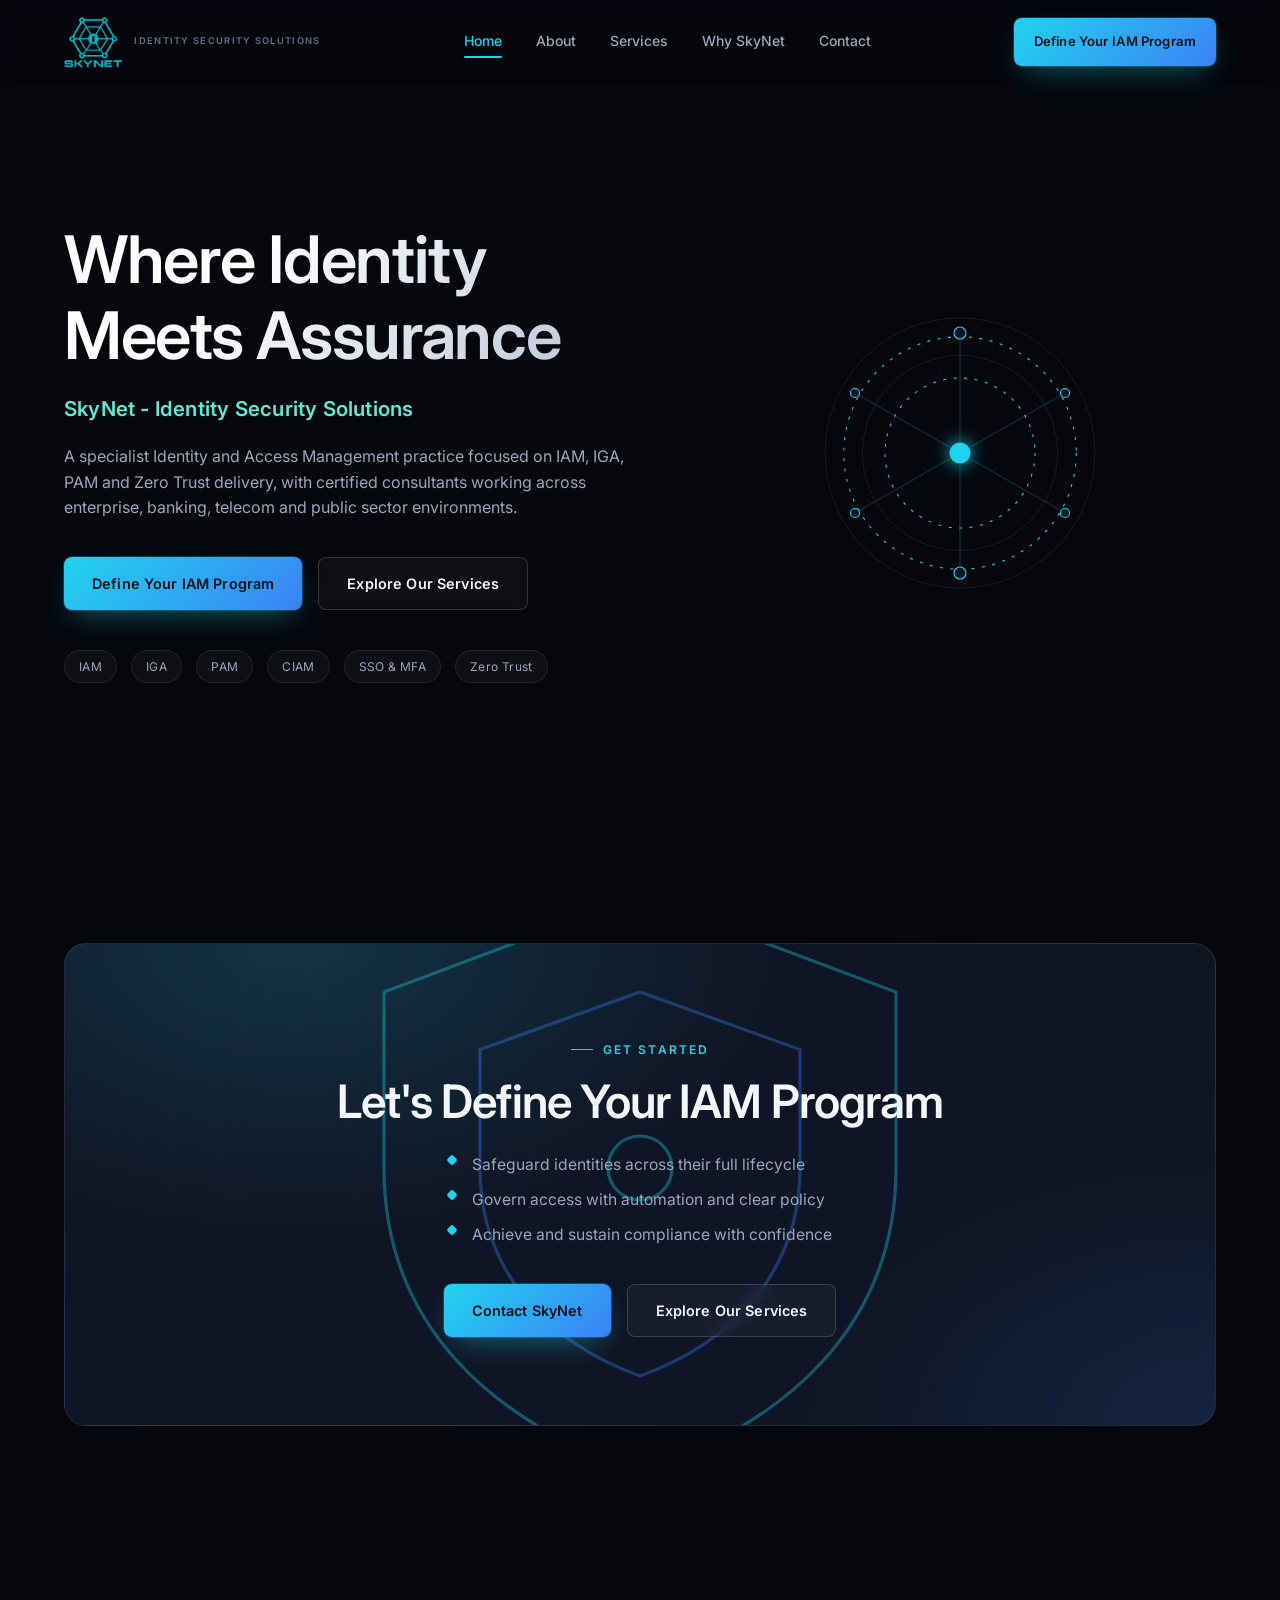
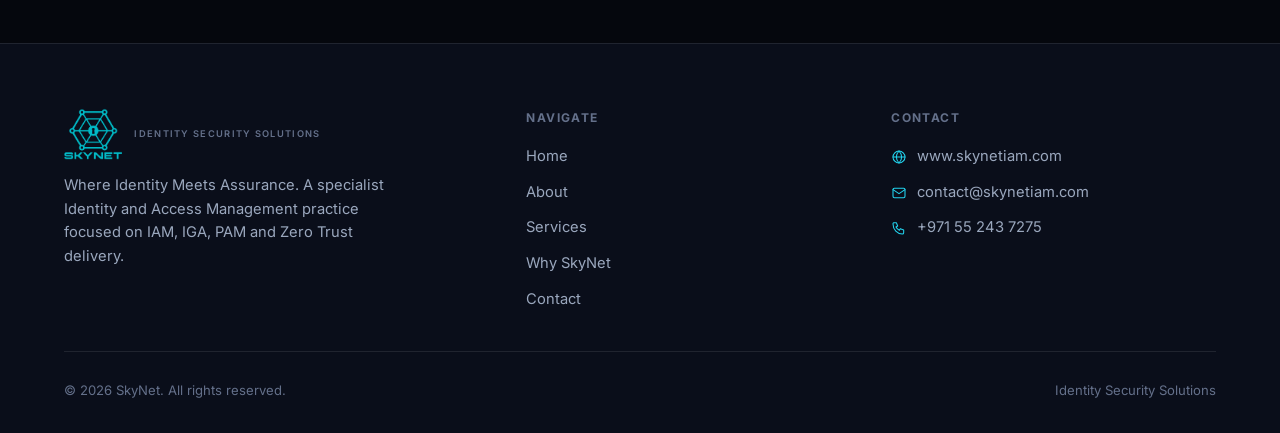
==== index.html @ 5906f2b4 "Add files via upload" ====
<!doctype html>
<html lang="en">
<head>
<meta charset="UTF-8">
<meta name="viewport" content="width=device-width, initial-scale=1, viewport-fit=cover">
<title>SkyNet - Identity Security Solutions | IAM, IGA, PAM and Zero Trust</title>
<meta name="description" content="SkyNet delivers Identity and Access Management, Identity Governance, Privileged Access, Customer Identity, SSO, Adaptive MFA and Cloud Identity solutions with a focus on security, governance and compliance.">
<meta name="keywords" content="IAM, Identity Security, Identity and Access Management, IGA, PAM, CIAM, Zero Trust, SSO, MFA, Cloud Identity, Identity Governance, Cybersecurity">
<meta name="author" content="SkyNet">
<meta name="theme-color" content="#05070d">
<link rel="canonical" href="https://www.skynetiam.com/">

<!-- Open Graph -->
<meta property="og:type" content="website">
<meta property="og:title" content="SkyNet - Identity Security Solutions">
<meta property="og:description" content="Where Identity Meets Assurance">
<meta property="og:url" content="https://www.skynetiam.com/">
<meta property="og:site_name" content="SkyNet">

<!-- Twitter -->
<meta name="twitter:card" content="summary">
<meta name="twitter:title" content="SkyNet - Identity Security Solutions">
<meta name="twitter:description" content="Where Identity Meets Assurance">

<link rel="icon" type="image/png" href="logo.png">

<link rel="preconnect" href="https://fonts.googleapis.com">
<link rel="preconnect" href="https://fonts.gstatic.com" crossorigin>
<link href="https://fonts.googleapis.com/css2?family=Inter:wght@400;500;600;700;800&display=swap" rel="stylesheet">

<link rel="stylesheet" href="styles.css">

<script type="application/ld+json">
{
  "@context": "https://schema.org",
  "@type": "Organization",
  "name": "SkyNet",
  "url": "https://www.skynetiam.com/",
  "email": "contact@skynetiam.com",
  "telephone": "+971552437275",
  "slogan": "Where Identity Meets Assurance"
}
</script>
</head>
<body>
<a class="skip-link" href="#main">Skip to main content</a>

<header class="navbar">
  <div class="container">
    <a class="brand" href="index.html" aria-label="SkyNet home">
      <img src="logo.png" alt="" class="brand-logo">
      <span class="brand-sub">Identity Security Solutions</span>
    </a>

    <nav class="nav-links" aria-label="Primary">
      <a href="index.html">Home</a>
      <a href="about.html">About</a>
      <a href="services.html">Services</a>
      <a href="why-skynet.html">Why SkyNet</a>
      <a href="contact.html">Contact</a>
    </nav>

    <div class="nav-cta">
      <a href="contact.html" class="btn btn-primary">Define Your IAM Program</a>
    </div>

    <button class="nav-toggle" aria-label="Toggle navigation menu" aria-expanded="false" aria-controls="mobile-panel">
      <span></span><span></span><span></span>
    </button>
  </div>
</header>

<div class="mobile-panel" id="mobile-panel">
  <a href="index.html">Home</a>
  <a href="about.html">About</a>
  <a href="services.html">Services</a>
  <a href="why-skynet.html">Why SkyNet</a>
  <a href="contact.html">Contact</a>
  <a href="contact.html" class="btn btn-primary btn-block">Define Your IAM Program</a>
</div>

<main id="main">

  <!-- HERO -->
  <section class="hero" id="home">
    <div class="container">
      <div class="hero-copy">
        <h1>Where Identity Meets Assurance</h1>
        <p class="hero-tagline">SkyNet - Identity Security Solutions</p>
        <p class="lede">A specialist Identity and Access Management practice focused on IAM, IGA, PAM and Zero Trust delivery, with certified consultants working across enterprise, banking, telecom and public sector environments.</p>
        <div class="hero-actions">
          <a href="contact.html" class="btn btn-primary hero-primary-cta">Define Your IAM Program</a>
          <a href="services.html" class="btn btn-secondary">Explore Our Services</a>
        </div>
        <div class="hero-stats-row" aria-label="Identity and access coverage areas">
          <span class="badge">IAM</span>
          <span class="badge">IGA</span>
          <span class="badge">PAM</span>
          <span class="badge">CIAM</span>
          <span class="badge">SSO &amp; MFA</span>
          <span class="badge">Zero Trust</span>
        </div>
      </div>

      <div class="hero-visual" aria-hidden="true">
        <svg class="orbit-svg" viewBox="0 0 400 400">
          <defs>
            <linearGradient id="skynet-gradient" x1="0" y1="0" x2="400" y2="400">
              <stop offset="0" stop-color="#22d3ee"/>
              <stop offset="1" stop-color="#3b82f6"/>
            </linearGradient>
          </defs>
          <circle class="orbit-ring" cx="200" cy="200" r="180"/>
          <circle class="orbit-ring" cx="200" cy="200" r="130"/>
          <circle class="orbit-ring-accent" cx="200" cy="200" r="155"/>
          <circle class="orbit-ring-accent reverse" cx="200" cy="200" r="100"/>

          <line class="orbit-link" x1="200" y1="200" x2="200" y2="40"/>
          <line class="orbit-link" x1="200" y1="200" x2="340" y2="120"/>
          <line class="orbit-link" x1="200" y1="200" x2="340" y2="280"/>
          <line class="orbit-link" x1="200" y1="200" x2="200" y2="360"/>
          <line class="orbit-link" x1="200" y1="200" x2="60" y2="280"/>
          <line class="orbit-link" x1="200" y1="200" x2="60" y2="120"/>

          <circle class="orbit-node orbit-pulse" cx="200" cy="40" r="8"/>
          <circle class="orbit-node orbit-pulse" cx="340" cy="120" r="6"/>
          <circle class="orbit-node orbit-pulse" cx="340" cy="280" r="6"/>
          <circle class="orbit-node orbit-pulse" cx="200" cy="360" r="8"/>
          <circle class="orbit-node orbit-pulse" cx="60" cy="280" r="6"/>
          <circle class="orbit-node orbit-pulse" cx="60" cy="120" r="6"/>

          <circle class="orbit-node-core" cx="200" cy="200" r="14"/>
        </svg>
      </div>
    </div>
  </section>

  <!-- FINAL CTA -->
  <section class="section cta-wrap" aria-labelledby="cta-heading">
    <div class="container">
      <div class="cta-section reveal">
        <svg class="cta-shield" viewBox="0 0 200 200" aria-hidden="true">
          <path d="M100 10 L180 40 V95 C180 145 145 175 100 190 C55 175 20 145 20 95 V40 Z" fill="none" stroke="#22d3ee" stroke-width="1"/>
          <path d="M100 40 L150 58 V95 C150 128 128 150 100 160 C72 150 50 128 50 95 V58 Z" fill="none" stroke="#3b82f6" stroke-width="1"/>
          <circle cx="100" cy="95" r="10" fill="none" stroke="#22d3ee" stroke-width="1"/>
        </svg>
        <div class="cta-content">
          <p class="eyebrow" style="justify-content:center;">Get Started</p>
          <h2 id="cta-heading">Let's Define Your IAM Program</h2>
          <ul class="cta-points">
            <li>Safeguard identities across their full lifecycle</li>
            <li>Govern access with automation and clear policy</li>
            <li>Achieve and sustain compliance with confidence</li>
          </ul>
          <div class="cta-actions">
            <a href="contact.html" class="btn btn-primary">Contact SkyNet</a>
            <a href="services.html" class="btn btn-secondary">Explore Our Services</a>
          </div>
        </div>
      </div>
    </div>
  </section>

</main>

<footer class="site-footer" id="site-footer">
  <div class="container">
    <div class="footer-grid">
      <div class="footer-brand">
        <a class="brand" href="index.html" aria-label="SkyNet home">
          <img src="logo.png" alt="" class="brand-logo">
          <span class="brand-sub">Identity Security Solutions</span>
        </a>
        <p>Where Identity Meets Assurance. A specialist Identity and Access Management practice focused on IAM, IGA, PAM and Zero Trust delivery.</p>
      </div>

      <div>
        <p class="footer-heading">Navigate</p>
        <nav class="footer-nav" aria-label="Footer">
          <a href="index.html">Home</a>
          <a href="about.html">About</a>
          <a href="services.html">Services</a>
          <a href="why-skynet.html">Why SkyNet</a>
          <a href="contact.html">Contact</a>
        </nav>
      </div>

      <div>
        <p class="footer-heading">Contact</p>
        <div class="footer-contact">
          <a href="https://www.skynetiam.com" target="_blank" rel="noopener noreferrer">
            <svg viewBox="0 0 24 24" fill="none" stroke-width="1.6" stroke-linecap="round"><circle cx="12" cy="12" r="9"/><path d="M3 12h18M12 3c2.5 2.7 4 6 4 9s-1.5 6.3-4 9c-2.5-2.7-4-6-4-9s1.5-6.3 4-9z"/></svg>
            www.skynetiam.com
          </a>
          <a href="mailto:contact@skynetiam.com">
            <svg viewBox="0 0 24 24" fill="none" stroke-width="1.6" stroke-linecap="round" stroke-linejoin="round"><rect x="3" y="5" width="18" height="14" rx="2"/><path d="M3 7l9 6 9-6"/></svg>
            contact@skynetiam.com
          </a>
          <a href="tel:+971552437275">
            <svg viewBox="0 0 24 24" fill="none" stroke-width="1.6" stroke-linecap="round" stroke-linejoin="round"><path d="M4 4h4l2 5-2.5 1.5a11 11 0 0 0 5 5L14 13l5 2v4a2 2 0 0 1-2 2C9.5 21 3 14.5 3 6a2 2 0 0 1 1-2z"/></svg>
            +971 55 243 7275
          </a>
        </div>
      </div>
    </div>

    <div class="footer-bottom">
      <p>© <span data-year>2026</span> SkyNet. All rights reserved.</p>
      <p>Identity Security Solutions</p>
    </div>
  </div>
</footer>

<button class="back-to-top" aria-label="Back to top">
  <svg viewBox="0 0 24 24" fill="none" stroke-width="2" stroke-linecap="round" stroke-linejoin="round"><path d="M12 19V5M5 12l7-7 7 7"/></svg>
</button>

<script src="scripts.js"></script>
</body>
</html>
---- styles.css ----
/* ==========================================================================
   SkyNet - Identity Security Solutions
   Design System / Global Stylesheet
   ========================================================================== */

/* ---------- Design Tokens ---------- */
:root {
  /* Backgrounds */
  --bg-primary: #05070d;
  --bg-secondary: #0a0e1a;
  --bg-tertiary: #0d1220;
  --surface: rgba(255, 255, 255, 0.035);
  --surface-strong: rgba(255, 255, 255, 0.06);
  --surface-solid: #0f1524;

  /* Text */
  --text-primary: #f3f6fb;
  --text-secondary: #9aa7bd;
  --text-muted: #64708a;

  /* Accents */
  --accent: #22d3ee;
  --accent-strong: #5eead4;
  --accent-blue: #3b82f6;
  --accent-glow: rgba(34, 211, 238, 0.18);

  /* Borders */
  --border: rgba(255, 255, 255, 0.09);
  --border-strong: rgba(255, 255, 255, 0.16);
  --border-accent: rgba(34, 211, 238, 0.35);

  /* Layout */
  --container: 1200px;
  --container-narrow: 860px;
  --radius-sm: 8px;
  --radius-md: 14px;
  --radius-lg: 22px;
  --nav-height: 84px;
  --nav-height-scrolled: 66px;

  /* Motion */
  --ease: cubic-bezier(0.22, 1, 0.36, 1);
  --dur-fast: 0.2s;
  --dur-base: 0.4s;
  --dur-slow: 0.8s;

  /* Type */
  --font-base: 'Inter', -apple-system, BlinkMacSystemFont, 'Segoe UI', sans-serif;
}

/* ---------- Reset ---------- */
*,
*::before,
*::after {
  box-sizing: border-box;
  margin: 0;
  padding: 0;
}

html {
  scroll-behavior: auto;
  -webkit-text-size-adjust: 100%;
}

body {
  font-family: var(--font-base);
  background: var(--bg-primary);
  color: var(--text-primary);
  line-height: 1.6;
  font-size: 16px;
  overflow-x: hidden;
  -webkit-font-smoothing: antialiased;
  -moz-osx-font-smoothing: grayscale;
}

img,
svg {
  max-width: 100%;
  display: block;
}

a {
  color: inherit;
  text-decoration: none;
}

ul {
  list-style: none;
}

button {
  font-family: inherit;
  cursor: pointer;
  border: none;
  background: none;
  color: inherit;
}

input,
textarea {
  font-family: inherit;
}

h1, h2, h3, h4 {
  font-weight: 600;
  line-height: 1.15;
  letter-spacing: -0.02em;
}

:focus-visible {
  outline: 2px solid var(--accent);
  outline-offset: 3px;
  border-radius: 4px;
}

/* Background texture: fine grid + soft radial glow */
body::before {
  content: "";
  position: fixed;
  inset: 0;
  z-index: -2;
  background-image:
    linear-gradient(to right, rgba(255, 255, 255, 0.025) 1px, transparent 1px),
    linear-gradient(to bottom, rgba(255, 255, 255, 0.025) 1px, transparent 1px);
  background-size: 56px 56px;
  mask-image: radial-gradient(ellipse 100% 60% at 50% 0%, black 0%, transparent 75%);
  -webkit-mask-image: radial-gradient(ellipse 100% 60% at 50% 0%, black 0%, transparent 75%);
}

body::after {
  content: "";
  position: fixed;
  inset: 0;
  z-index: -3;
  background: var(--bg-primary);
}

/* ---------- Layout Helpers ---------- */
.container {
  width: 100%;
  max-width: var(--container);
  margin-inline: auto;
  padding-inline: 24px;
}

.section {
  position: relative;
  padding-block: clamp(64px, 9vw, 128px);
}

.section-tight {
  padding-block: clamp(48px, 6vw, 84px);
}

.section-alt {
  background: linear-gradient(180deg, transparent, rgba(255, 255, 255, 0.015) 20%, rgba(255, 255, 255, 0.015) 80%, transparent);
}

.section-header {
  max-width: var(--container-narrow);
  margin-bottom: clamp(36px, 5vw, 64px);
}

.section-header.center {
  margin-inline: auto;
  text-align: center;
}

.eyebrow {
  display: inline-flex;
  align-items: center;
  gap: 10px;
  font-size: 0.75rem;
  font-weight: 600;
  letter-spacing: 0.18em;
  text-transform: uppercase;
  color: var(--accent);
  margin-bottom: 16px;
}

.eyebrow::before {
  content: "";
  width: 22px;
  height: 1px;
  background: var(--accent);
}

.section-title {
  font-size: clamp(1.9rem, 3.4vw, 2.75rem);
  color: var(--text-primary);
  margin-bottom: 18px;
}

.section-sub {
  color: var(--text-secondary);
  font-size: clamp(1rem, 1.3vw, 1.125rem);
  max-width: 640px;
}

.section-header.center .section-sub {
  margin-inline: auto;
}

/* ---------- Buttons ---------- */
.btn {
  display: inline-flex;
  align-items: center;
  justify-content: center;
  gap: 10px;
  padding: 14px 28px;
  border-radius: var(--radius-sm);
  font-size: 0.9rem;
  font-weight: 600;
  letter-spacing: 0.01em;
  transition: transform var(--dur-fast) var(--ease), box-shadow var(--dur-fast) var(--ease), background var(--dur-fast) var(--ease), border-color var(--dur-fast) var(--ease);
  white-space: nowrap;
  min-height: 48px;
}

.btn-primary {
  background: linear-gradient(135deg, var(--accent), var(--accent-blue));
  color: #04141a;
  box-shadow: 0 0 0 1px rgba(34, 211, 238, 0.25), 0 12px 30px -10px rgba(34, 211, 238, 0.45);
}

.btn-primary:hover {
  transform: translateY(-2px);
  box-shadow: 0 0 0 1px rgba(34, 211, 238, 0.4), 0 18px 40px -12px rgba(34, 211, 238, 0.6);
}

.btn-secondary {
  background: var(--surface);
  color: var(--text-primary);
  border: 1px solid var(--border-strong);
  backdrop-filter: blur(6px);
}

.btn-secondary:hover {
  border-color: var(--border-accent);
  background: var(--surface-strong);
  transform: translateY(-2px);
}

.btn-block {
  width: 100%;
}

.hero-actions,
.cta-actions {
  display: flex;
  flex-wrap: wrap;
  gap: 16px;
}

/* ---------- Badges ---------- */
.badge {
  display: inline-flex;
  align-items: center;
  gap: 8px;
  padding: 6px 14px;
  border-radius: 999px;
  border: 1px solid var(--border);
  background: var(--surface);
  font-size: 0.75rem;
  color: var(--text-secondary);
  letter-spacing: 0.03em;
}

/* ---------- Grid ---------- */
.grid {
  display: grid;
  gap: 24px;
}

.grid-2 { grid-template-columns: repeat(2, 1fr); }
.grid-3 { grid-template-columns: repeat(3, 1fr); }
.grid-4 { grid-template-columns: repeat(4, 1fr); }
.grid-6 { grid-template-columns: repeat(6, 1fr); }

/* ---------- Card ---------- */
.card {
  position: relative;
  background: var(--surface);
  border: 1px solid var(--border);
  border-radius: var(--radius-md);
  padding: 32px;
  backdrop-filter: blur(8px);
  transition: transform var(--dur-base) var(--ease), border-color var(--dur-base) var(--ease), background var(--dur-base) var(--ease), box-shadow var(--dur-base) var(--ease);
}

.card:hover {
  transform: translateY(-4px);
  border-color: var(--border-accent);
  background: var(--surface-strong);
  box-shadow: 0 20px 50px -24px rgba(34, 211, 238, 0.35);
}

.card-list {
  margin-top: 18px;
  display: flex;
  flex-direction: column;
  gap: 10px;
}

.card-list li {
  position: relative;
  padding-left: 22px;
  color: var(--text-secondary);
  font-size: 0.94rem;
}

.card-list li::before {
  content: "";
  position: absolute;
  left: 0;
  top: 0.55em;
  width: 8px;
  height: 8px;
  border-radius: 2px;
  background: var(--accent);
  transform: rotate(45deg);
  opacity: 0.85;
}

/* ---------- Reveal Animation ---------- */
.reveal {
  opacity: 0;
  transform: translateY(28px);
  transition: opacity 0.7s var(--ease), transform 0.7s var(--ease);
}

.reveal.is-visible {
  opacity: 1;
  transform: translateY(0);
}

.reveal-delay-1 { transition-delay: 0.08s; }
.reveal-delay-2 { transition-delay: 0.16s; }
.reveal-delay-3 { transition-delay: 0.24s; }
.reveal-delay-4 { transition-delay: 0.32s; }
.reveal-delay-5 { transition-delay: 0.4s; }

/* ==========================================================================
   Navigation
   ========================================================================== */
.navbar {
  position: fixed;
  top: 0;
  left: 0;
  right: 0;
  z-index: 1000;
  height: var(--nav-height);
  display: flex;
  align-items: center;
  background: rgba(5, 7, 13, 0.35);
  border-bottom: 1px solid transparent;
  backdrop-filter: blur(10px);
  transition: height var(--dur-base) var(--ease), background var(--dur-base) var(--ease), border-color var(--dur-base) var(--ease);
}

.navbar.is-scrolled {
  height: var(--nav-height-scrolled);
  background: rgba(5, 7, 13, 0.82);
  border-bottom-color: var(--border);
  box-shadow: 0 12px 30px -18px rgba(0, 0, 0, 0.7);
}

.navbar .container {
  display: flex;
  align-items: center;
  justify-content: space-between;
  gap: 24px;
}

.brand {
  display: flex;
  align-items: center;
  gap: 12px;
}

.brand-logo {
  height: 52px;
  width: auto;
  display: block;
  transition: height var(--dur-base) var(--ease);
}

.navbar.is-scrolled .brand-logo {
  height: 40px;
}

.brand-sub {
  font-size: 0.58rem;
  font-weight: 600;
  letter-spacing: 0.14em;
  color: var(--text-muted);
  text-transform: uppercase;
}

.nav-links {
  display: flex;
  align-items: center;
  gap: 6px;
}

.nav-links a {
  position: relative;
  padding: 10px 14px;
  font-size: 0.875rem;
  font-weight: 500;
  color: var(--text-secondary);
  border-radius: var(--radius-sm);
  transition: color var(--dur-fast) var(--ease), background var(--dur-fast) var(--ease);
}

.nav-links a:hover {
  color: var(--text-primary);
  background: var(--surface);
}

.nav-links a[aria-current="page"],
.nav-links a.is-active {
  color: var(--accent);
}

.nav-links a[aria-current="page"]::after,
.nav-links a.is-active::after {
  content: "";
  position: absolute;
  left: 14px;
  right: 14px;
  bottom: 5px;
  height: 2px;
  background: var(--accent);
  border-radius: 2px;
}

.nav-cta {
  display: flex;
  align-items: center;
  gap: 14px;
}

.nav-cta .btn {
  padding: 11px 20px;
  font-size: 0.82rem;
}

.nav-toggle {
  display: none;
  flex-direction: column;
  justify-content: center;
  align-items: center;
  gap: 5px;
  width: 44px;
  height: 44px;
  border-radius: var(--radius-sm);
  border: 1px solid var(--border);
  background: var(--surface);
}

.nav-toggle span {
  display: block;
  width: 20px;
  height: 2px;
  background: var(--text-primary);
  border-radius: 2px;
  transition: transform var(--dur-fast) var(--ease), opacity var(--dur-fast) var(--ease);
}

.nav-toggle[aria-expanded="true"] span:nth-child(1) {
  transform: translateY(7px) rotate(45deg);
}

.nav-toggle[aria-expanded="true"] span:nth-child(2) {
  opacity: 0;
}

.nav-toggle[aria-expanded="true"] span:nth-child(3) {
  transform: translateY(-7px) rotate(-45deg);
}

.mobile-panel {
  position: fixed;
  inset: var(--nav-height) 0 0 0;
  background: rgba(5, 7, 13, 0.98);
  backdrop-filter: blur(14px);
  z-index: 999;
  display: flex;
  flex-direction: column;
  padding: 28px 24px;
  gap: 8px;
  transform: translateY(-12px);
  opacity: 0;
  pointer-events: none;
  transition: opacity var(--dur-base) var(--ease), transform var(--dur-base) var(--ease);
  overflow-y: auto;
}

.mobile-panel.is-open {
  opacity: 1;
  transform: translateY(0);
  pointer-events: auto;
}

.mobile-panel a {
  font-size: 1.1rem;
  font-weight: 500;
  padding: 14px 6px;
  border-bottom: 1px solid var(--border);
  color: var(--text-secondary);
}

.mobile-panel a.is-active {
  color: var(--accent);
}

.mobile-panel .btn {
  margin-top: 18px;
}

/* ==========================================================================
   Hero
   ========================================================================== */
.hero {
  position: relative;
  padding-top: calc(var(--nav-height) + clamp(48px, 8vw, 96px));
  padding-bottom: clamp(64px, 8vw, 112px);
  min-height: 92vh;
  display: flex;
  align-items: center;
  overflow: hidden;
}

.hero .container {
  display: grid;
  grid-template-columns: 1.05fr 0.95fr;
  gap: clamp(32px, 6vw, 72px);
  align-items: center;
}

.hero-copy h1 {
  font-size: clamp(2.4rem, 5.2vw, 4.1rem);
  margin-bottom: 20px;
  background: linear-gradient(135deg, #ffffff 30%, #b7c3d6 100%);
  -webkit-background-clip: text;
  background-clip: text;
  color: transparent;
}

.hero-tagline {
  font-size: clamp(1.05rem, 1.6vw, 1.35rem);
  color: var(--accent-strong);
  font-weight: 600;
  margin-bottom: 18px;
  letter-spacing: 0.01em;
}

.hero-copy p.lede {
  color: var(--text-secondary);
  font-size: clamp(1rem, 1.2vw, 1.125rem);
  max-width: 560px;
  margin-bottom: 36px;
}

.hero-visual {
  position: relative;
  aspect-ratio: 1 / 1;
  max-width: 520px;
  margin-inline: auto;
}

.orbit-svg {
  width: 100%;
  height: 100%;
}

.orbit-ring {
  fill: none;
  stroke: rgba(148, 163, 184, 0.18);
  stroke-width: 1;
}

.orbit-ring-accent {
  fill: none;
  stroke: url(#skynet-gradient);
  stroke-width: 1.4;
  stroke-dasharray: 4 10;
  animation: spin 40s linear infinite;
  transform-origin: center;
}

.orbit-ring-accent.reverse {
  animation-direction: reverse;
  animation-duration: 60s;
}

.orbit-node {
  fill: var(--bg-tertiary);
  stroke: var(--accent);
  stroke-width: 1.5;
}

.orbit-node-core {
  fill: var(--accent);
  filter: drop-shadow(0 0 12px var(--accent));
}

.orbit-link {
  stroke: rgba(34, 211, 238, 0.35);
  stroke-width: 1;
}

.orbit-pulse {
  animation: pulse-node 3.2s var(--ease) infinite;
  transform-origin: center;
}

@keyframes spin {
  from { transform: rotate(0deg); }
  to { transform: rotate(360deg); }
}

@keyframes pulse-node {
  0%, 100% { opacity: 0.55; transform: scale(1); }
  50% { opacity: 1; transform: scale(1.25); }
}

.hero-stats-row {
  display: flex;
  flex-wrap: wrap;
  gap: 14px;
  margin-top: 40px;
}

/* ==========================================================================
   About
   ========================================================================== */
.split-layout {
  display: grid;
  grid-template-columns: 1fr 1fr;
  gap: 28px;
}

.belief-card,
.who-card {
  height: 100%;
}

.card-icon {
  width: 46px;
  height: 46px;
  border-radius: var(--radius-sm);
  background: linear-gradient(135deg, var(--accent-glow), transparent);
  border: 1px solid var(--border-accent);
  display: flex;
  align-items: center;
  justify-content: center;
  margin-bottom: 20px;
}

.card-icon svg {
  width: 22px;
  height: 22px;
  stroke: var(--accent);
}

.card-title {
  font-size: 1.3rem;
  margin-bottom: 6px;
}

.card-kicker {
  font-size: 0.72rem;
  font-weight: 700;
  letter-spacing: 0.14em;
  text-transform: uppercase;
  color: var(--text-muted);
  margin-bottom: 10px;
}

/* Vision & Mission */
.vm-grid {
  display: grid;
  grid-template-columns: 1fr 1fr;
  gap: 28px;
}

.vm-card {
  padding: 40px;
  border-radius: var(--radius-lg);
}

.vm-card.vision {
  background: linear-gradient(160deg, rgba(34, 211, 238, 0.08), transparent 60%), var(--surface);
  border: 1px solid var(--border-accent);
}

.vm-card.mission {
  background: linear-gradient(160deg, rgba(59, 130, 246, 0.1), transparent 60%), var(--surface);
  border: 1px solid rgba(59, 130, 246, 0.35);
}

/* ==========================================================================
   Services
   ========================================================================== */
.service-card {
  display: flex;
  flex-direction: column;
  gap: 18px;
  overflow: hidden;
}

.service-top {
  display: flex;
  align-items: flex-start;
  justify-content: space-between;
}

.service-number {
  font-size: 0.78rem;
  font-weight: 700;
  color: var(--text-muted);
  letter-spacing: 0.08em;
}

.service-icon {
  width: 50px;
  height: 50px;
  border-radius: var(--radius-sm);
  background: var(--surface-solid);
  border: 1px solid var(--border);
  display: flex;
  align-items: center;
  justify-content: center;
  transition: border-color var(--dur-base) var(--ease), background var(--dur-base) var(--ease), transform var(--dur-base) var(--ease);
}

.service-icon svg {
  width: 24px;
  height: 24px;
  stroke: var(--accent);
}

.service-card:hover .service-icon {
  border-color: var(--border-accent);
  background: var(--accent-glow);
  transform: scale(1.06);
}

.service-card h3 {
  font-size: 1.2rem;
  line-height: 1.3;
}

.service-tag {
  color: var(--text-muted);
  font-size: 0.88rem;
}

.service-footer {
  margin-top: auto;
  display: flex;
  align-items: center;
  justify-content: space-between;
  padding-top: 16px;
  border-top: 1px solid var(--border);
}

.service-footer span {
  font-size: 0.8rem;
  font-weight: 600;
  color: var(--accent);
  letter-spacing: 0.02em;
}

.service-arrow {
  width: 30px;
  height: 30px;
  border-radius: 50%;
  border: 1px solid var(--border-accent);
  display: flex;
  align-items: center;
  justify-content: center;
  transition: transform var(--dur-base) var(--ease), background var(--dur-base) var(--ease);
}

.service-arrow svg {
  width: 14px;
  height: 14px;
  stroke: var(--accent);
}

.service-card:hover .service-arrow {
  transform: translateX(4px);
  background: var(--accent-glow);
}

.service-accent-line {
  position: absolute;
  top: 0;
  left: 0;
  right: 0;
  height: 2px;
  background: linear-gradient(90deg, var(--accent), transparent);
  transform: scaleX(0);
  transform-origin: left;
  transition: transform var(--dur-base) var(--ease);
}

.service-card:hover .service-accent-line {
  transform: scaleX(1);
}

.capability-banner {
  margin-top: 48px;
  display: flex;
  align-items: center;
  gap: 20px;
  padding: 24px 30px;
  border-radius: var(--radius-md);
  border: 1px dashed var(--border-accent);
  background: linear-gradient(90deg, var(--accent-glow), transparent);
  flex-wrap: wrap;
}

.capability-banner strong {
  color: var(--text-primary);
  font-size: 1.05rem;
}

.capability-banner p {
  color: var(--text-secondary);
  font-size: 0.92rem;
}

/* ==========================================================================
   Engagement Model
   ========================================================================== */
.engagement-track {
  position: relative;
  display: grid;
  grid-template-columns: repeat(4, 1fr);
  gap: 24px;
}

.engagement-track::before {
  content: "";
  position: absolute;
  top: 46px;
  left: 6%;
  right: 6%;
  height: 1px;
  background: linear-gradient(90deg, transparent, var(--border-accent) 15%, var(--border-accent) 85%, transparent);
}

.stage-card {
  position: relative;
  background: var(--surface);
  border: 1px solid var(--border);
  border-radius: var(--radius-md);
  padding: 28px 24px;
}

.stage-index {
  width: 44px;
  height: 44px;
  border-radius: 50%;
  background: var(--bg-tertiary);
  border: 1px solid var(--border-accent);
  color: var(--accent);
  font-weight: 700;
  font-size: 0.95rem;
  display: flex;
  align-items: center;
  justify-content: center;
  margin-bottom: 20px;
  position: relative;
  z-index: 2;
  box-shadow: 0 0 0 6px var(--bg-primary);
}

.stage-card h3 {
  font-size: 1.08rem;
  margin-bottom: 14px;
}

/* ==========================================================================
   Zero Trust
   ========================================================================== */
.zt-wrap {
  position: relative;
}

.zt-grid {
  display: grid;
  grid-template-columns: repeat(4, 1fr);
  gap: 24px;
  position: relative;
  z-index: 1;
}

.zt-card {
  position: relative;
  padding: 30px 26px;
}

.zt-index {
  position: absolute;
  top: 22px;
  right: 26px;
  font-size: 2.1rem;
  font-weight: 700;
  color: rgba(255, 255, 255, 0.06);
}

/* ==========================================================================
   Compliance
   ========================================================================== */
.compliance-grid {
  display: grid;
  grid-template-columns: repeat(4, 1fr);
  gap: 24px;
}

.compliance-card {
  position: relative;
  overflow: hidden;
}

.compliance-card::after {
  content: "";
  position: absolute;
  inset: 0;
  background: linear-gradient(180deg, transparent, var(--accent-glow) 50%, transparent);
  transform: translateY(-100%);
  opacity: 0;
  pointer-events: none;
  transition: transform 1.4s var(--ease), opacity 0.4s var(--ease);
}

.compliance-card:hover::after {
  transform: translateY(100%);
  opacity: 1;
}

.compliance-icon {
  width: 44px;
  height: 44px;
  border-radius: 50%;
  border: 1px solid var(--border-accent);
  display: flex;
  align-items: center;
  justify-content: center;
  margin-bottom: 18px;
}

.compliance-icon svg {
  width: 20px;
  height: 20px;
  stroke: var(--accent);
}

/* ==========================================================================
   Why SkyNet
   ========================================================================== */
.why-grid {
  display: grid;
  grid-template-columns: repeat(2, 1fr);
  gap: 24px;
}

.why-card {
  display: flex;
  gap: 22px;
  padding: 34px;
}

.why-card .card-icon {
  flex-shrink: 0;
  margin-bottom: 0;
}

/* ==========================================================================
   Final CTA
   ========================================================================== */
.cta-section {
  position: relative;
  overflow: hidden;
  border-radius: var(--radius-lg);
  margin-inline: 24px;
  max-width: calc(var(--container) + 48px);
  margin-inline: auto;
  padding: clamp(48px, 7vw, 88px) clamp(24px, 6vw, 72px);
  background:
    radial-gradient(ellipse 70% 100% at 20% 0%, rgba(34, 211, 238, 0.16), transparent 60%),
    radial-gradient(ellipse 60% 90% at 100% 100%, rgba(59, 130, 246, 0.14), transparent 60%),
    var(--surface-solid);
  border: 1px solid var(--border);
  text-align: center;
}

.cta-shield {
  position: absolute;
  top: 50%;
  left: 50%;
  transform: translate(-50%, -50%);
  width: 640px;
  height: 640px;
  opacity: 0.35;
  pointer-events: none;
}

.cta-content {
  position: relative;
  z-index: 1;
  max-width: 720px;
  margin-inline: auto;
}

.cta-content h2 {
  font-size: clamp(1.9rem, 3.6vw, 2.9rem);
  margin-bottom: 24px;
}

.cta-points {
  display: flex;
  flex-direction: column;
  gap: 10px;
  align-items: flex-start;
  width: fit-content;
  margin-inline: auto;
  margin-bottom: 36px;
  color: var(--text-secondary);
}

.cta-points li {
  position: relative;
  padding-left: 24px;
  font-size: 0.98rem;
}

.cta-points li::before {
  content: "";
  position: absolute;
  left: 0;
  top: 0.5em;
  width: 8px;
  height: 8px;
  background: var(--accent);
  border-radius: 2px;
  transform: translateY(-50%) rotate(45deg);
}

.cta-actions {
  justify-content: center;
}

/* ==========================================================================
   Footer
   ========================================================================== */
.site-footer {
  border-top: 1px solid var(--border);
  padding-block: 64px 32px;
  background: var(--bg-secondary);
  margin-top: clamp(64px, 8vw, 112px);
}

.footer-grid {
  display: grid;
  grid-template-columns: 1.3fr 1fr 1fr;
  gap: 40px;
  padding-bottom: 40px;
  border-bottom: 1px solid var(--border);
}

.footer-brand .brand {
  margin-bottom: 14px;
}

.footer-brand p {
  color: var(--text-secondary);
  max-width: 320px;
  font-size: 0.92rem;
}

.footer-heading {
  font-size: 0.75rem;
  font-weight: 700;
  letter-spacing: 0.12em;
  text-transform: uppercase;
  color: var(--text-muted);
  margin-bottom: 18px;
}

.footer-nav {
  display: flex;
  flex-direction: column;
  gap: 12px;
}

.footer-nav a {
  color: var(--text-secondary);
  font-size: 0.92rem;
  transition: color var(--dur-fast) var(--ease);
}

.footer-nav a:hover {
  color: var(--accent);
}

.footer-contact {
  display: flex;
  flex-direction: column;
  gap: 12px;
}

.footer-contact a {
  color: var(--text-secondary);
  font-size: 0.92rem;
  display: flex;
  align-items: center;
  gap: 10px;
  transition: color var(--dur-fast) var(--ease);
}

.footer-contact a:hover {
  color: var(--accent);
}

.footer-contact svg {
  width: 16px;
  height: 16px;
  stroke: var(--accent);
  flex-shrink: 0;
}

.footer-bottom {
  display: flex;
  align-items: center;
  justify-content: space-between;
  flex-wrap: wrap;
  gap: 14px;
  padding-top: 28px;
  font-size: 0.82rem;
  color: var(--text-muted);
}

/* ---------- Back to top ---------- */
.back-to-top {
  position: fixed;
  right: 24px;
  bottom: 24px;
  width: 48px;
  height: 48px;
  border-radius: 50%;
  background: var(--surface-solid);
  border: 1px solid var(--border-accent);
  display: flex;
  align-items: center;
  justify-content: center;
  z-index: 900;
  opacity: 0;
  visibility: hidden;
  transform: translateY(12px);
  transition: opacity var(--dur-base) var(--ease), transform var(--dur-base) var(--ease), visibility var(--dur-base);
  box-shadow: 0 12px 30px -14px rgba(0, 0, 0, 0.7);
}

.back-to-top.is-visible {
  opacity: 1;
  visibility: visible;
  transform: translateY(0);
}

.back-to-top svg {
  width: 18px;
  height: 18px;
  stroke: var(--accent);
}

/* ---------- Contact page ---------- */
.contact-card {
  max-width: 560px;
  margin-inline: auto;
  padding: clamp(36px, 5vw, 56px);
  text-align: center;
}

.contact-card .brand {
  flex-direction: column;
  justify-content: center;
  gap: 16px;
  margin-bottom: 22px;
}

.contact-card .brand-logo {
  height: 96px;
  margin-inline: auto;
}

.contact-card .footer-contact {
  margin-top: 28px;
  gap: 16px;
}

.contact-card .footer-contact a {
  justify-content: center;
  font-size: 1.05rem;
  padding: 14px 18px;
  border: 1px solid var(--border);
  border-radius: var(--radius-sm);
  background: var(--surface);
  transition: border-color var(--dur-fast) var(--ease), background var(--dur-fast) var(--ease), transform var(--dur-fast) var(--ease);
}

.contact-card .footer-contact a:hover {
  border-color: var(--border-accent);
  background: var(--surface-strong);
  transform: translateY(-2px);
  color: var(--accent);
}

/* ---------- Page hero (sub pages) ---------- */
.page-hero {
  padding-top: calc(var(--nav-height) + 56px);
  padding-bottom: 48px;
}

.page-hero .eyebrow {
  margin-bottom: 16px;
}

.page-hero h1 {
  font-size: clamp(2rem, 4vw, 3rem);
  max-width: 760px;
}

.page-hero p {
  color: var(--text-secondary);
  max-width: 620px;
  margin-top: 16px;
  font-size: 1.05rem;
}

.skip-link {
  position: absolute;
  left: -9999px;
  top: 0;
  z-index: 2000;
  background: var(--accent);
  color: #04141a;
  padding: 12px 18px;
  border-radius: var(--radius-sm);
  font-weight: 600;
}

.skip-link:focus {
  left: 16px;
  top: 16px;
}

/* ==========================================================================
   Responsive
   ========================================================================== */
@media (max-width: 1080px) {
  .grid-4 { grid-template-columns: repeat(2, 1fr); }
  .engagement-track { grid-template-columns: repeat(2, 1fr); }
  .engagement-track::before { display: none; }
  .zt-grid { grid-template-columns: repeat(2, 1fr); }
  .compliance-grid { grid-template-columns: repeat(2, 1fr); }
  .hero .container {
    grid-template-columns: 1fr;
  }
  .hero-visual {
    order: -1;
    max-width: 360px;
  }
  .hero-copy p.lede {
    max-width: 100%;
  }
}

@media (max-width: 900px) {
  .nav-links,
  .nav-cta,
  .hero-primary-cta {
    display: none;
  }

  .nav-toggle {
    display: flex;
  }

  .split-layout,
  .vm-grid,
  .why-grid {
    grid-template-columns: 1fr;
  }

  .footer-grid {
    grid-template-columns: 1fr;
    gap: 32px;
  }
}

@media (max-width: 640px) {
  :root {
    --nav-height: 72px;
    --nav-height-scrolled: 60px;
  }

  .brand-logo {
    height: 40px;
  }

  .navbar.is-scrolled .brand-logo {
    height: 34px;
  }

  .container {
    padding-inline: 18px;
  }

  .grid-3,
  .grid-4 {
    grid-template-columns: 1fr;
  }

  .engagement-track {
    grid-template-columns: 1fr;
    gap: 20px;
  }

  .engagement-track::before {
    display: none;
  }

  .zt-grid,
  .compliance-grid {
    grid-template-columns: 1fr;
  }

  .hero {
    min-height: unset;
    text-align: left;
  }

  .hero-actions,
  .cta-actions {
    flex-direction: column;
    align-items: stretch;
  }

  .hero-actions .btn,
  .cta-actions .btn {
    width: 100%;
  }

  .cta-points {
    align-items: flex-start;
    text-align: left;
  }

  .why-card {
    flex-direction: column;
  }

  .footer-bottom {
    flex-direction: column;
    align-items: flex-start;
  }

  .back-to-top {
    right: 16px;
    bottom: 16px;
    width: 44px;
    height: 44px;
  }
}

/* ---------- Reduced Motion ---------- */
@media (prefers-reduced-motion: reduce) {
  *,
  *::before,
  *::after {
    animation-duration: 0.001ms !important;
    animation-iteration-count: 1 !important;
    transition-duration: 0.001ms !important;
    scroll-behavior: auto !important;
  }

  .reveal {
    opacity: 1;
    transform: none;
  }
}
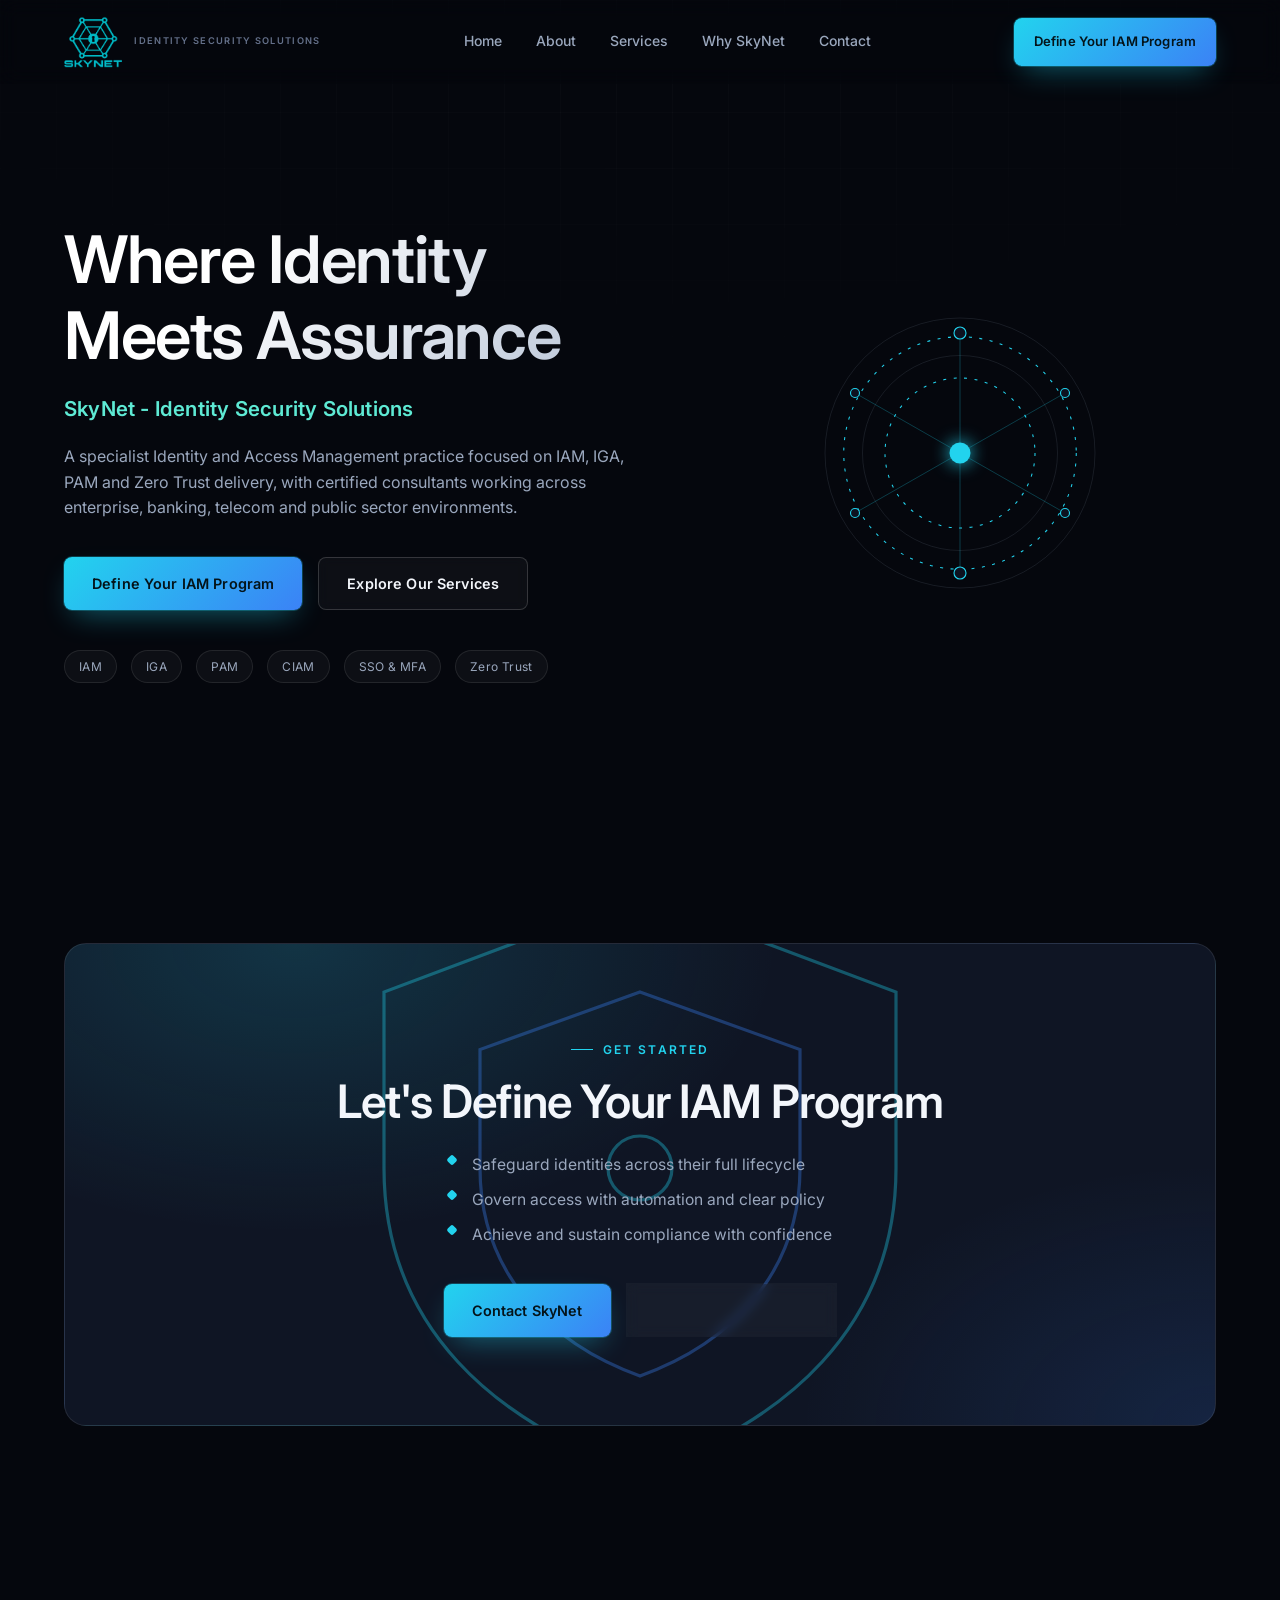
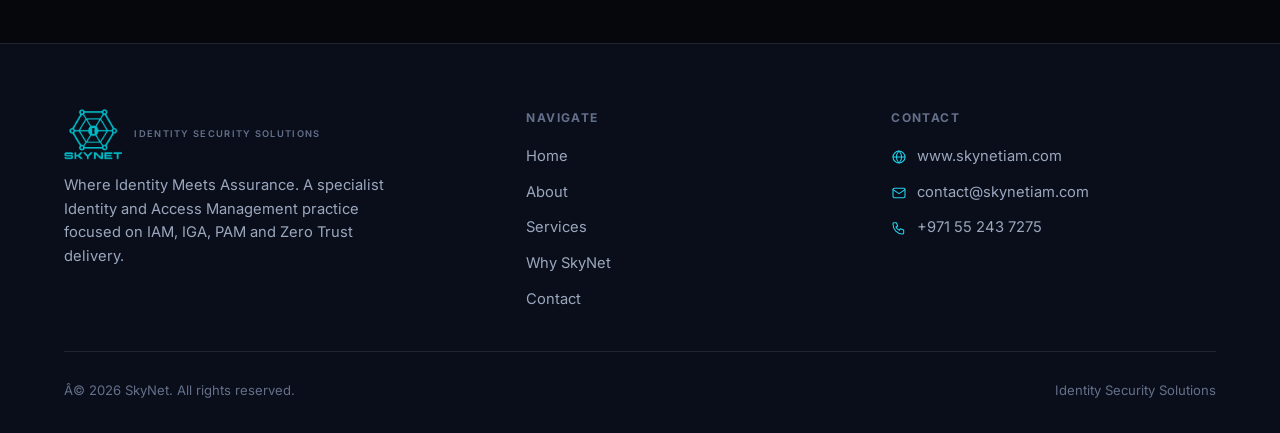
==== commit f1ba4d05: "Add files via upload" ====
--- a/index.html
+++ b/index.html
@@ -1,4 +1,4 @@
-<!doctype html>
+﻿<!doctype html>
 <html lang="en">
 <head>
 <meta charset="UTF-8">
@@ -47,21 +47,21 @@
 
 <header class="navbar">
   <div class="container">
-    <a class="brand" href="index.html" aria-label="SkyNet home">
+    <a class="brand" href="/" aria-label="SkyNet home">
       <img src="logo.png" alt="" class="brand-logo">
       <span class="brand-sub">Identity Security Solutions</span>
     </a>
 
     <nav class="nav-links" aria-label="Primary">
-      <a href="index.html">Home</a>
-      <a href="about.html">About</a>
-      <a href="services.html">Services</a>
-      <a href="why-skynet.html">Why SkyNet</a>
-      <a href="contact.html">Contact</a>
+      <a href="/">Home</a>
+      <a href="/about">About</a>
+      <a href="/services">Services</a>
+      <a href="/why-skynet">Why SkyNet</a>
+      <a href="/contact">Contact</a>
     </nav>
 
     <div class="nav-cta">
-      <a href="contact.html" class="btn btn-primary">Define Your IAM Program</a>
+      <a href="/contact" class="btn btn-primary">Define Your IAM Program</a>
     </div>
 
     <button class="nav-toggle" aria-label="Toggle navigation menu" aria-expanded="false" aria-controls="mobile-panel">
@@ -71,12 +71,12 @@
 </header>
 
 <div class="mobile-panel" id="mobile-panel">
-  <a href="index.html">Home</a>
-  <a href="about.html">About</a>
-  <a href="services.html">Services</a>
-  <a href="why-skynet.html">Why SkyNet</a>
-  <a href="contact.html">Contact</a>
-  <a href="contact.html" class="btn btn-primary btn-block">Define Your IAM Program</a>
+  <a href="/">Home</a>
+  <a href="/about">About</a>
+  <a href="/services">Services</a>
+  <a href="/why-skynet">Why SkyNet</a>
+  <a href="/contact">Contact</a>
+  <a href="/contact" class="btn btn-primary btn-block">Define Your IAM Program</a>
 </div>
 
 <main id="main">
@@ -89,8 +89,8 @@
         <p class="hero-tagline">SkyNet - Identity Security Solutions</p>
         <p class="lede">A specialist Identity and Access Management practice focused on IAM, IGA, PAM and Zero Trust delivery, with certified consultants working across enterprise, banking, telecom and public sector environments.</p>
         <div class="hero-actions">
-          <a href="contact.html" class="btn btn-primary hero-primary-cta">Define Your IAM Program</a>
-          <a href="services.html" class="btn btn-secondary">Explore Our Services</a>
+          <a href="/contact" class="btn btn-primary hero-primary-cta">Define Your IAM Program</a>
+          <a href="/services" class="btn btn-secondary">Explore Our Services</a>
         </div>
         <div class="hero-stats-row" aria-label="Identity and access coverage areas">
           <span class="badge">IAM</span>
@@ -153,8 +153,8 @@
             <li>Achieve and sustain compliance with confidence</li>
           </ul>
           <div class="cta-actions">
-            <a href="contact.html" class="btn btn-primary">Contact SkyNet</a>
-            <a href="services.html" class="btn btn-secondary">Explore Our Services</a>
+            <a href="/contact" class="btn btn-primary">Contact SkyNet</a>
+            <a href="/services" class="btn btn-secondary">Explore Our Services</a>
           </div>
         </div>
       </div>
@@ -167,7 +167,7 @@
   <div class="container">
     <div class="footer-grid">
       <div class="footer-brand">
-        <a class="brand" href="index.html" aria-label="SkyNet home">
+        <a class="brand" href="/" aria-label="SkyNet home">
           <img src="logo.png" alt="" class="brand-logo">
           <span class="brand-sub">Identity Security Solutions</span>
         </a>
@@ -177,11 +177,11 @@
       <div>
         <p class="footer-heading">Navigate</p>
         <nav class="footer-nav" aria-label="Footer">
-          <a href="index.html">Home</a>
-          <a href="about.html">About</a>
-          <a href="services.html">Services</a>
-          <a href="why-skynet.html">Why SkyNet</a>
-          <a href="contact.html">Contact</a>
+          <a href="/">Home</a>
+          <a href="/about">About</a>
+          <a href="/services">Services</a>
+          <a href="/why-skynet">Why SkyNet</a>
+          <a href="/contact">Contact</a>
         </nav>
       </div>
 
@@ -205,7 +205,7 @@
     </div>
 
     <div class="footer-bottom">
-      <p>© <span data-year>2026</span> SkyNet. All rights reserved.</p>
+      <p>Â© <span data-year>2026</span> SkyNet. All rights reserved.</p>
       <p>Identity Security Solutions</p>
     </div>
   </div>
